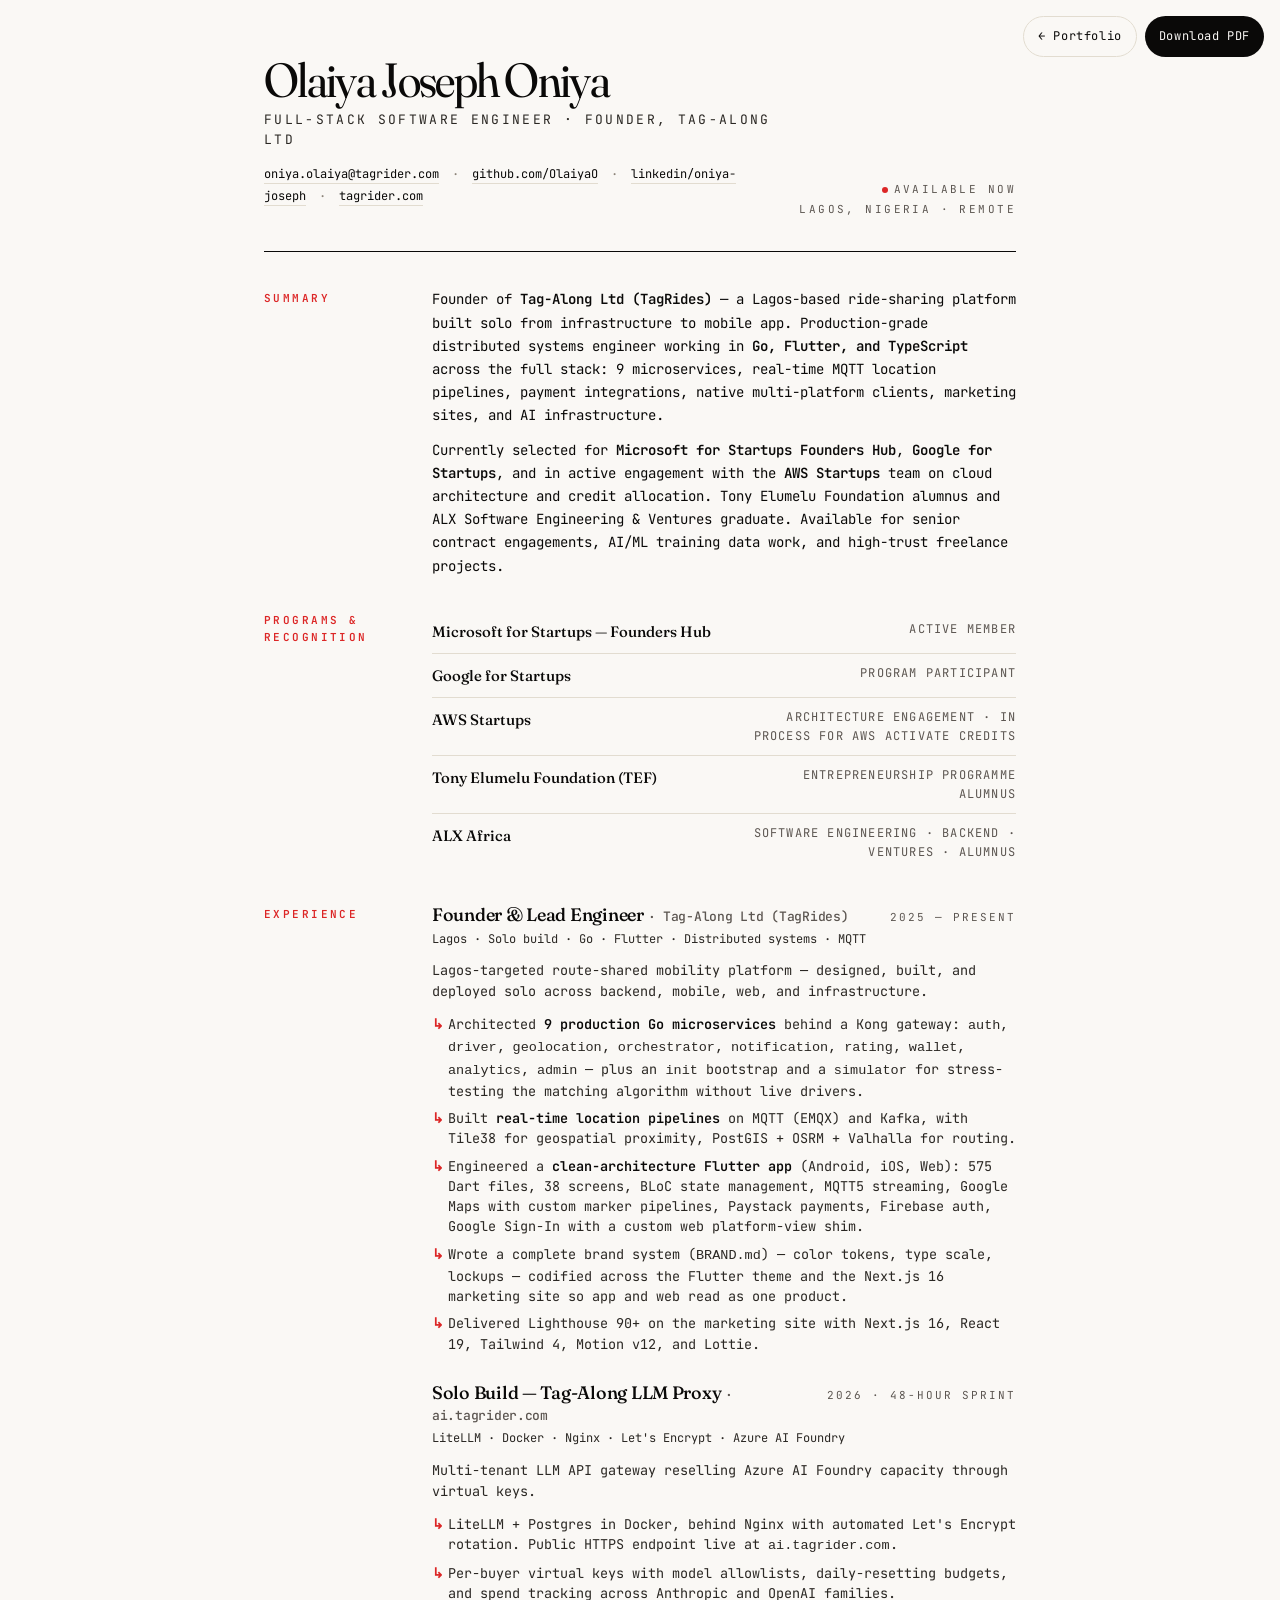
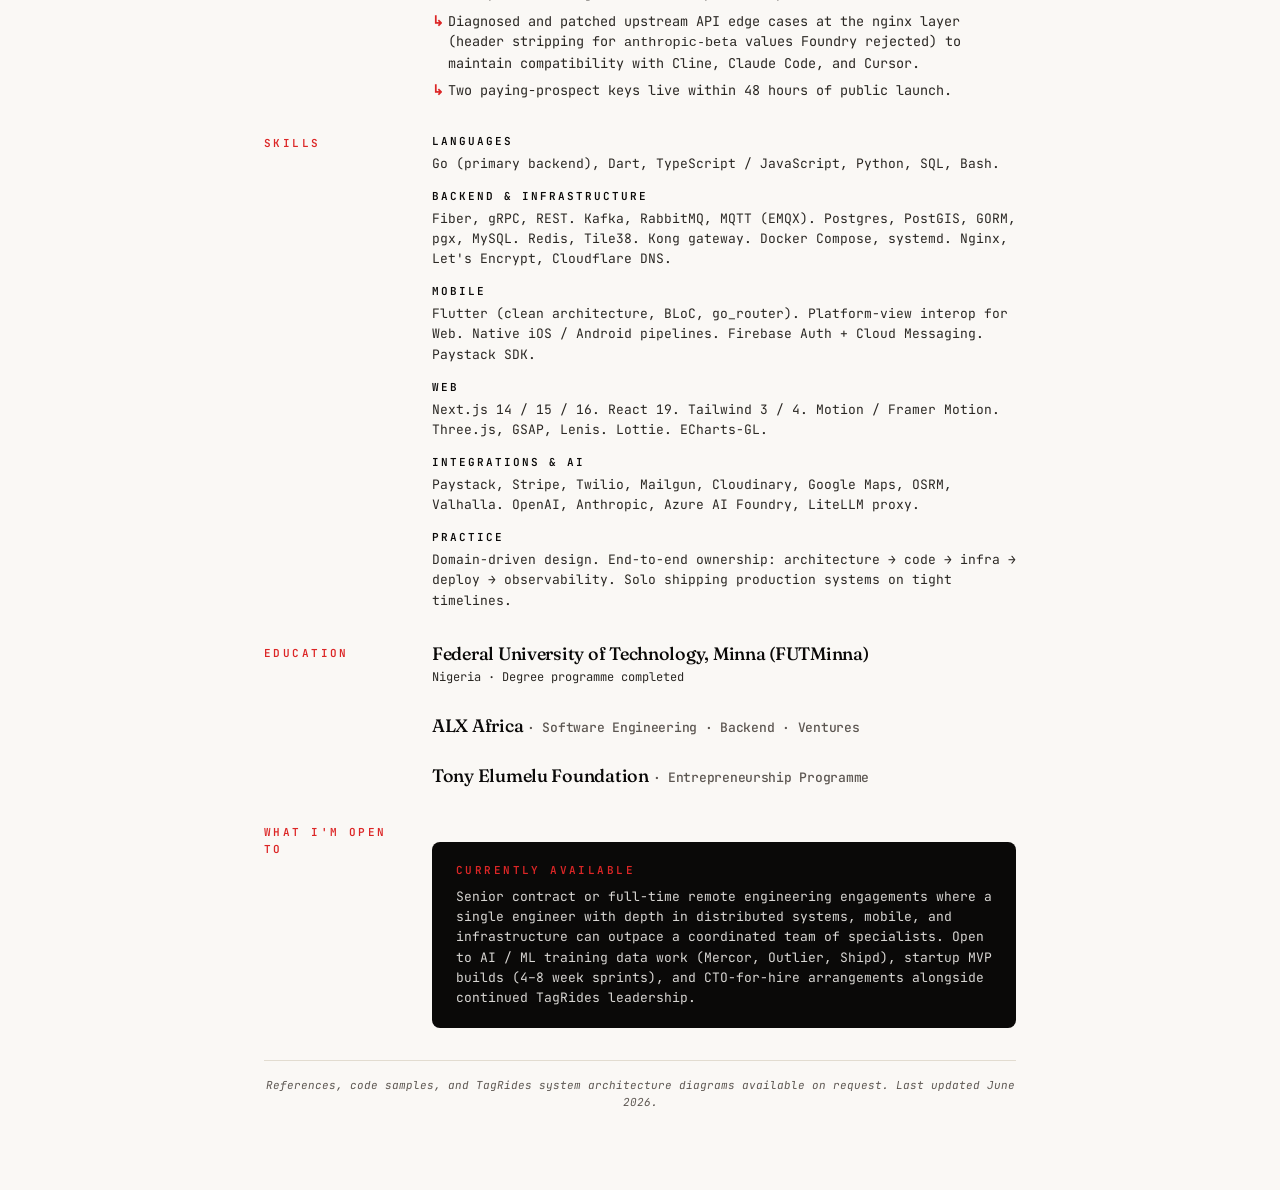
==== cv/index.html @ 2eac19e8 "Initial portfolio site - Hand-built editorial design (no framework) - Fraunces + JetBrains Mono on w" ====
<!doctype html>
<html lang="en">
  <head>
    <meta charset="utf-8" />
    <meta name="viewport" content="width=device-width, initial-scale=1" />
    <title>Olaiya Joseph Oniya — CV</title>
    <meta name="description" content="Full-stack software engineer & founder. TagRides. Lagos, Nigeria." />

    <link rel="preconnect" href="https://fonts.googleapis.com" />
    <link rel="preconnect" href="https://fonts.gstatic.com" crossorigin />
    <link
      href="https://fonts.googleapis.com/css2?family=Fraunces:opsz,wght,SOFT@9..144,300..900,0..100&family=JetBrains+Mono:wght@400;500;600;700&display=swap"
      rel="stylesheet"
    />

    <style>
      :root {
        --bg: #FAF8F5;
        --ink: #0A0908;
        --ink-soft: #2A2723;
        --ink-mute: #5C5651;
        --ink-dim: #8C8479;
        --line: #E2DCD0;
        --accent: #DC2626;
        --serif: "Fraunces", "EB Garamond", serif;
        --mono: "JetBrains Mono", ui-monospace, monospace;
      }

      *, *::before, *::after { box-sizing: border-box; }
      html, body { margin: 0; padding: 0; }
      ul { margin: 0; padding: 0; list-style: none; }
      a { color: inherit; text-decoration: none; }
      strong { font-weight: 600; color: var(--ink); }
      em { font-style: italic; }

      body {
        background: var(--bg);
        color: var(--ink);
        font-family: var(--mono);
        font-size: 14px;
        line-height: 1.55;
        -webkit-font-smoothing: antialiased;
        -moz-osx-font-smoothing: grayscale;
      }

      .page {
        max-width: 880px;
        margin: 0 auto;
        padding: 56px 64px 80px;
        position: relative;
      }

      /* Download bar — fixed top right, hidden in print */
      .actions {
        position: fixed; top: 16px; right: 16px;
        display: flex; gap: 8px;
        z-index: 10;
      }
      .actions a, .actions button {
        font-family: var(--mono);
        font-size: 12px;
        letter-spacing: 0.05em;
        background: var(--ink); color: var(--bg);
        border: none;
        padding: 10px 14px;
        border-radius: 999px;
        cursor: pointer;
        text-decoration: none;
        transition: background 0.2s ease;
      }
      .actions a:hover, .actions button:hover { background: var(--accent); }
      .actions a.secondary { background: transparent; color: var(--ink); border: 1px solid var(--line); }

      .head {
        display: grid;
        grid-template-columns: 1fr auto;
        gap: 24px;
        align-items: end;
        padding-bottom: 32px;
        border-bottom: 1px solid var(--ink);
        margin-bottom: 36px;
      }
      .name {
        font-family: var(--serif);
        font-variation-settings: "opsz" 144, "SOFT" 30;
        font-weight: 400;
        font-size: 48px;
        line-height: 1;
        letter-spacing: -0.035em;
        margin: 0 0 6px 0;
      }
      .title {
        font-family: var(--mono);
        font-size: 13px;
        text-transform: uppercase;
        letter-spacing: 0.18em;
        color: var(--ink-soft);
        margin: 0 0 14px 0;
      }
      .contact {
        font-size: 12px;
        color: var(--ink-mute);
        line-height: 1.8;
      }
      .contact a { color: var(--ink); border-bottom: 1px solid var(--line); padding-bottom: 1px; }
      .contact a:hover { border-color: var(--accent); color: var(--accent); }
      .contact .sep { margin: 0 6px; color: var(--ink-dim); }

      .location-block {
        text-align: right;
        font-family: var(--mono);
        font-size: 11px;
        text-transform: uppercase;
        letter-spacing: 0.22em;
        color: var(--ink-mute);
        line-height: 1.8;
      }
      .location-block .dot {
        display: inline-block; width: 6px; height: 6px;
        background: var(--accent); border-radius: 50%; vertical-align: middle;
        margin-right: 6px;
      }

      .section {
        margin-bottom: 32px;
        display: grid;
        grid-template-columns: 140px 1fr;
        gap: 28px;
      }
      .section h2 {
        font-family: var(--mono);
        font-size: 11px;
        font-weight: 600;
        text-transform: uppercase;
        letter-spacing: 0.22em;
        color: var(--accent);
        margin: 0;
        padding-top: 2px;
      }
      .section .body { font-size: 14px; }
      .section .body p { margin: 0 0 12px 0; }
      .section .body p:last-child { margin-bottom: 0; }

      /* Summary */
      .summary p { line-height: 1.65; }

      /* Programs table */
      .programs {
        width: 100%;
        border-collapse: collapse;
      }
      .programs tr { border-bottom: 1px solid var(--line); }
      .programs tr:last-child { border-bottom: none; }
      .programs td {
        padding: 10px 0;
        font-size: 13px;
        vertical-align: top;
      }
      .programs td:first-child {
        width: 55%;
        font-family: var(--serif);
        font-variation-settings: "opsz" 24;
        font-weight: 500;
        font-size: 15px;
      }
      .programs td:last-child {
        text-align: right;
        color: var(--ink-mute);
        font-size: 12px;
        text-transform: uppercase;
        letter-spacing: 0.1em;
      }

      /* Experience entry */
      .role {
        margin-bottom: 28px;
      }
      .role:last-child { margin-bottom: 0; }
      .role__head {
        display: flex; justify-content: space-between; align-items: baseline;
        margin-bottom: 4px;
        gap: 12px;
      }
      .role__title {
        font-family: var(--serif);
        font-variation-settings: "opsz" 24, "SOFT" 30;
        font-weight: 500;
        font-size: 18px;
        line-height: 1.2;
        letter-spacing: -0.015em;
        color: var(--ink);
        margin: 0;
      }
      .role__title em { color: var(--ink-mute); font-style: normal; font-family: var(--mono); font-size: 13px; }
      .role__when {
        font-family: var(--mono);
        font-size: 11px;
        text-transform: uppercase;
        letter-spacing: 0.18em;
        color: var(--ink-mute);
        white-space: nowrap;
      }
      .role__sub {
        font-family: var(--mono);
        font-size: 12px;
        color: var(--ink-soft);
        margin: 0 0 10px 0;
      }
      .role__body { font-size: 13.5px; color: var(--ink-soft); }
      .role__body p { margin: 0 0 8px 0; }
      .role__body ul { display: flex; flex-direction: column; gap: 7px; margin: 8px 0 0 0; padding-left: 0; }
      .role__body li {
        position: relative;
        padding-left: 16px;
        line-height: 1.5;
      }
      .role__body li::before {
        content: "↳";
        position: absolute; left: 0; top: 0;
        color: var(--accent);
        font-weight: 600;
      }

      /* Skills */
      .skills__group {
        margin-bottom: 14px;
      }
      .skills__group:last-child { margin-bottom: 0; }
      .skills__group-label {
        font-family: var(--mono);
        font-size: 11px;
        font-weight: 600;
        text-transform: uppercase;
        letter-spacing: 0.18em;
        color: var(--ink);
        margin-bottom: 4px;
      }
      .skills__group-body { color: var(--ink-soft); font-size: 13px; line-height: 1.55; }

      /* Looking for */
      .looking {
        background: var(--ink); color: var(--bg);
        padding: 20px 24px;
        border-radius: 8px;
        margin: 20px 0 0 0;
      }
      .looking h3 {
        font-family: var(--mono);
        font-size: 11px;
        font-weight: 600;
        text-transform: uppercase;
        letter-spacing: 0.22em;
        color: var(--accent);
        margin: 0 0 8px 0;
      }
      .looking p { margin: 0; font-size: 13px; line-height: 1.55; color: rgba(250, 248, 245, 0.86); }

      .footnote {
        margin-top: 32px;
        padding-top: 16px;
        border-top: 1px solid var(--line);
        font-family: var(--mono);
        font-size: 11px;
        color: var(--ink-mute);
        text-align: center;
        font-style: italic;
      }

      /* ============ PRINT ============ */
      @media print {
        @page {
          size: A4;
          margin: 14mm 12mm;
        }
        body { background: white; }
        .actions { display: none !important; }
        .page { padding: 0; max-width: 100%; }
        a { color: inherit !important; border-bottom: none !important; }
        .section { grid-template-columns: 130px 1fr; margin-bottom: 22px; }
        .role { margin-bottom: 20px; }
        .name { font-size: 38px; }
        .head { padding-bottom: 22px; margin-bottom: 28px; }
        .looking { box-shadow: none; }
      }

      @media (max-width: 720px) {
        .page { padding: 32px 24px 48px; }
        .head { grid-template-columns: 1fr; }
        .location-block { text-align: left; margin-top: 8px; }
        .section { grid-template-columns: 1fr; gap: 8px; }
        .section h2 { padding-top: 0; }
        .name { font-size: 36px; }
        .actions { top: 8px; right: 8px; }
      }
    </style>
  </head>
  <body>
    <div class="actions">
      <a href="/" class="secondary">← Portfolio</a>
      <button onclick="window.print()">Download PDF</button>
    </div>

    <div class="page">
      <header class="head">
        <div>
          <h1 class="name">Olaiya Joseph Oniya</h1>
          <p class="title">Full-Stack Software Engineer · Founder, Tag-Along Ltd</p>
          <p class="contact">
            <a href="mailto:oniya.olaiya@tagrider.com">oniya.olaiya@tagrider.com</a>
            <span class="sep">·</span>
            <a href="https://github.com/OlaiyaO" target="_blank" rel="noopener">github.com/OlaiyaO</a>
            <span class="sep">·</span>
            <a href="https://www.linkedin.com/in/oniya-joseph-3721b9186/" target="_blank" rel="noopener">linkedin/oniya-joseph</a>
            <span class="sep">·</span>
            <a href="https://tagrider.com" target="_blank" rel="noopener">tagrider.com</a>
          </p>
        </div>
        <div class="location-block">
          <div><span class="dot"></span>Available now</div>
          <div>Lagos, Nigeria · Remote</div>
        </div>
      </header>

      <!-- ============ SUMMARY ============ -->
      <section class="section summary">
        <h2>Summary</h2>
        <div class="body">
          <p>
            Founder of <strong>Tag-Along Ltd (TagRides)</strong> — a Lagos-based ride-sharing platform built solo from infrastructure to mobile app. Production-grade distributed systems engineer working in <strong>Go, Flutter, and TypeScript</strong> across the full stack: 9 microservices, real-time MQTT location pipelines, payment integrations, native multi-platform clients, marketing sites, and AI infrastructure.
          </p>
          <p>
            Currently selected for <strong>Microsoft for Startups Founders Hub</strong>, <strong>Google for Startups</strong>, and in active engagement with the <strong>AWS Startups</strong> team on cloud architecture and credit allocation. Tony Elumelu Foundation alumnus and ALX Software Engineering &amp; Ventures graduate. Available for senior contract engagements, AI/ML training data work, and high-trust freelance projects.
          </p>
        </div>
      </section>

      <!-- ============ PROGRAMS ============ -->
      <section class="section">
        <h2>Programs &amp; Recognition</h2>
        <div class="body">
          <table class="programs">
            <tr><td>Microsoft for Startups — Founders Hub</td><td>Active member</td></tr>
            <tr><td>Google for Startups</td><td>Program participant</td></tr>
            <tr><td>AWS Startups</td><td>Architecture engagement · in process for AWS Activate credits</td></tr>
            <tr><td>Tony Elumelu Foundation (TEF)</td><td>Entrepreneurship Programme alumnus</td></tr>
            <tr><td>ALX Africa</td><td>Software Engineering · Backend · Ventures · alumnus</td></tr>
          </table>
        </div>
      </section>

      <!-- ============ EXPERIENCE ============ -->
      <section class="section">
        <h2>Experience</h2>
        <div class="body">

          <article class="role">
            <header class="role__head">
              <h3 class="role__title">Founder &amp; Lead Engineer <em>· Tag-Along Ltd (TagRides)</em></h3>
              <span class="role__when">2025 — Present</span>
            </header>
            <p class="role__sub">Lagos · Solo build · Go · Flutter · Distributed systems · MQTT</p>
            <div class="role__body">
              <p>Lagos-targeted route-shared mobility platform — designed, built, and deployed solo across backend, mobile, web, and infrastructure.</p>
              <ul>
                <li>Architected <strong>9 production Go microservices</strong> behind a Kong gateway: <code>auth</code>, <code>driver</code>, <code>geolocation</code>, <code>orchestrator</code>, <code>notification</code>, <code>rating</code>, <code>wallet</code>, <code>analytics</code>, <code>admin</code> — plus an <code>init</code> bootstrap and a <code>simulator</code> for stress-testing the matching algorithm without live drivers.</li>
                <li>Built <strong>real-time location pipelines</strong> on MQTT (EMQX) and Kafka, with Tile38 for geospatial proximity, PostGIS + OSRM + Valhalla for routing.</li>
                <li>Engineered a <strong>clean-architecture Flutter app</strong> (Android, iOS, Web): 575 Dart files, 38 screens, BLoC state management, MQTT5 streaming, Google Maps with custom marker pipelines, Paystack payments, Firebase auth, Google Sign-In with a custom web platform-view shim.</li>
                <li>Wrote a complete brand system (<code>BRAND.md</code>) — color tokens, type scale, lockups — codified across the Flutter theme and the Next.js 16 marketing site so app and web read as one product.</li>
                <li>Delivered Lighthouse 90+ on the marketing site with Next.js 16, React 19, Tailwind 4, Motion v12, and Lottie.</li>
              </ul>
            </div>
          </article>

          <article class="role">
            <header class="role__head">
              <h3 class="role__title">Solo Build — Tag-Along LLM Proxy <em>· ai.tagrider.com</em></h3>
              <span class="role__when">2026 · 48-hour sprint</span>
            </header>
            <p class="role__sub">LiteLLM · Docker · Nginx · Let's Encrypt · Azure AI Foundry</p>
            <div class="role__body">
              <p>Multi-tenant LLM API gateway reselling Azure AI Foundry capacity through virtual keys.</p>
              <ul>
                <li>LiteLLM + Postgres in Docker, behind Nginx with automated Let's Encrypt rotation. Public HTTPS endpoint live at <code>ai.tagrider.com</code>.</li>
                <li>Per-buyer virtual keys with model allowlists, daily-resetting budgets, and spend tracking across Anthropic and OpenAI families.</li>
                <li>Diagnosed and patched upstream API edge cases at the nginx layer (header stripping for <code>anthropic-beta</code> values Foundry rejected) to maintain compatibility with Cline, Claude Code, and Cursor.</li>
                <li>Two paying-prospect keys live within 48 hours of public launch.</li>
              </ul>
            </div>
          </article>

        </div>
      </section>

      <!-- ============ SKILLS ============ -->
      <section class="section">
        <h2>Skills</h2>
        <div class="body">
          <div class="skills__group">
            <div class="skills__group-label">Languages</div>
            <div class="skills__group-body">Go (primary backend), Dart, TypeScript / JavaScript, Python, SQL, Bash.</div>
          </div>
          <div class="skills__group">
            <div class="skills__group-label">Backend &amp; Infrastructure</div>
            <div class="skills__group-body">Fiber, gRPC, REST. Kafka, RabbitMQ, MQTT (EMQX). Postgres, PostGIS, GORM, pgx, MySQL. Redis, Tile38. Kong gateway. Docker Compose, systemd. Nginx, Let's Encrypt, Cloudflare DNS.</div>
          </div>
          <div class="skills__group">
            <div class="skills__group-label">Mobile</div>
            <div class="skills__group-body">Flutter (clean architecture, BLoC, go_router). Platform-view interop for Web. Native iOS / Android pipelines. Firebase Auth + Cloud Messaging. Paystack SDK.</div>
          </div>
          <div class="skills__group">
            <div class="skills__group-label">Web</div>
            <div class="skills__group-body">Next.js 14 / 15 / 16. React 19. Tailwind 3 / 4. Motion / Framer Motion. Three.js, GSAP, Lenis. Lottie. ECharts-GL.</div>
          </div>
          <div class="skills__group">
            <div class="skills__group-label">Integrations &amp; AI</div>
            <div class="skills__group-body">Paystack, Stripe, Twilio, Mailgun, Cloudinary, Google Maps, OSRM, Valhalla. OpenAI, Anthropic, Azure AI Foundry, LiteLLM proxy.</div>
          </div>
          <div class="skills__group">
            <div class="skills__group-label">Practice</div>
            <div class="skills__group-body">Domain-driven design. End-to-end ownership: architecture → code → infra → deploy → observability. Solo shipping production systems on tight timelines.</div>
          </div>
        </div>
      </section>

      <!-- ============ EDUCATION ============ -->
      <section class="section">
        <h2>Education</h2>
        <div class="body">
          <div class="role">
            <header class="role__head">
              <h3 class="role__title">Federal University of Technology, Minna (FUTMinna)</h3>
            </header>
            <p class="role__sub">Nigeria · Degree programme completed</p>
          </div>
          <div class="role">
            <header class="role__head">
              <h3 class="role__title">ALX Africa <em>· Software Engineering · Backend · Ventures</em></h3>
            </header>
          </div>
          <div class="role">
            <header class="role__head">
              <h3 class="role__title">Tony Elumelu Foundation <em>· Entrepreneurship Programme</em></h3>
            </header>
          </div>
        </div>
      </section>

      <!-- ============ LOOKING FOR ============ -->
      <section class="section">
        <h2>What I'm open to</h2>
        <div class="body">
          <div class="looking">
            <h3>Currently available</h3>
            <p>
              Senior contract or full-time remote engineering engagements where a single engineer with depth in distributed systems, mobile, and infrastructure can outpace a coordinated team of specialists. Open to AI / ML training data work (Mercor, Outlier, Shipd), startup MVP builds (4–8 week sprints), and CTO-for-hire arrangements alongside continued TagRides leadership.
            </p>
          </div>
        </div>
      </section>

      <p class="footnote">
        References, code samples, and TagRides system architecture diagrams available on request. Last updated June 2026.
      </p>
    </div>
  </body>
</html>
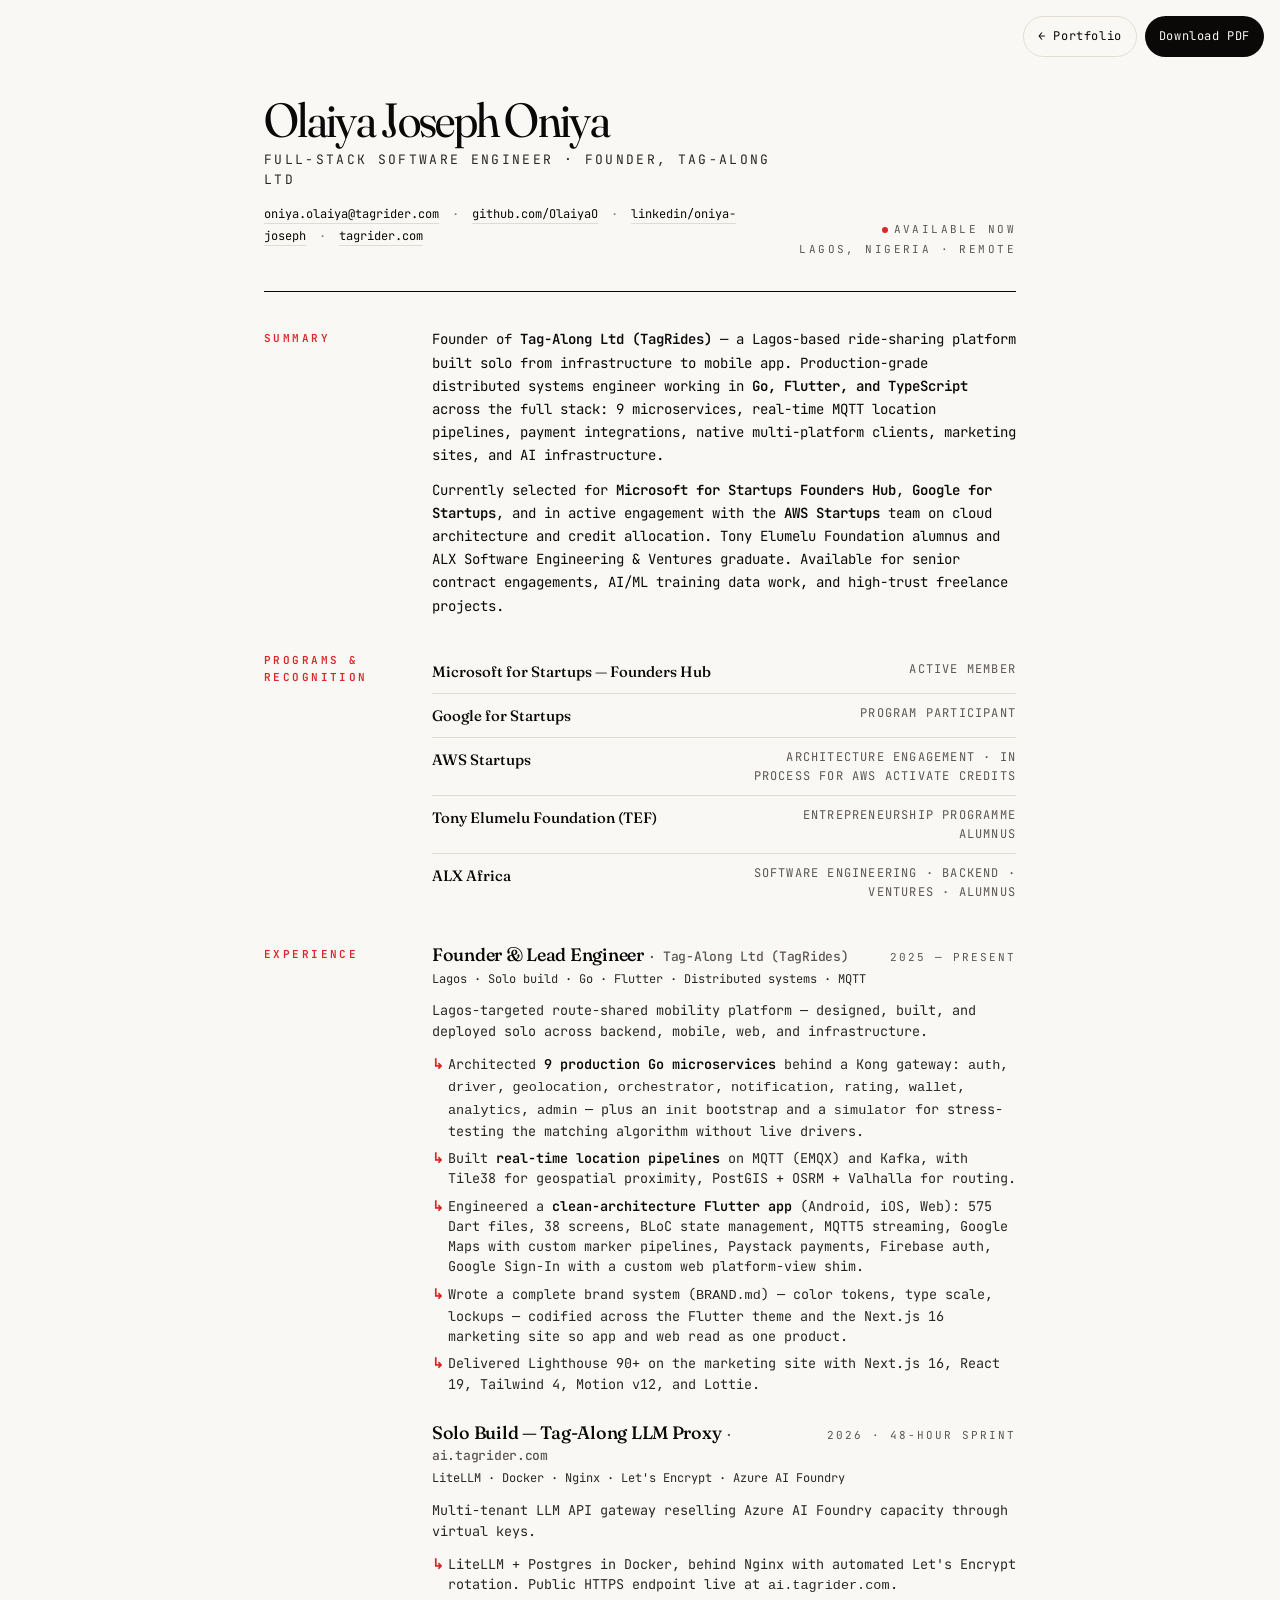
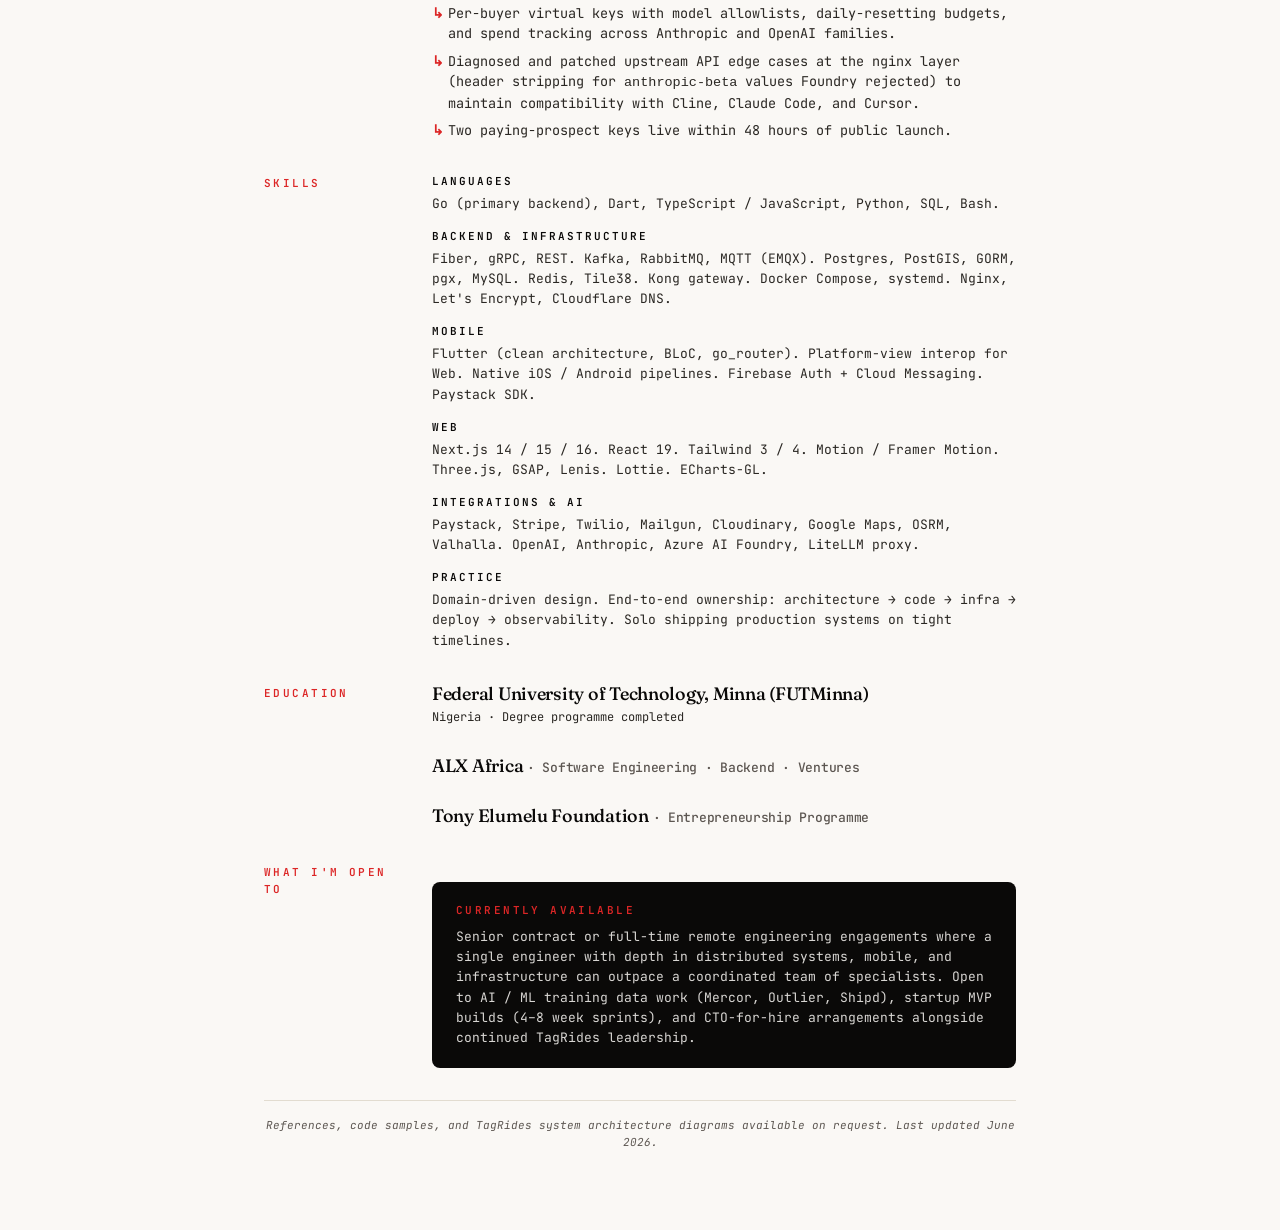
==== commit 3091b116: "Add top padding to CV page so content clears the fixed action pills The Portfolio / Download PDF pil" ====
--- a/cv/index.html
+++ b/cv/index.html
@@ -46,7 +46,7 @@
       .page {
         max-width: 880px;
         margin: 0 auto;
-        padding: 56px 64px 80px;
+        padding: 96px 64px 80px;
         position: relative;
       }
 
@@ -284,7 +284,7 @@
       }
 
       @media (max-width: 720px) {
-        .page { padding: 32px 24px 48px; }
+        .page { padding: 72px 24px 48px; }
         .head { grid-template-columns: 1fr; }
         .location-block { text-align: left; margin-top: 8px; }
         .section { grid-template-columns: 1fr; gap: 8px; }
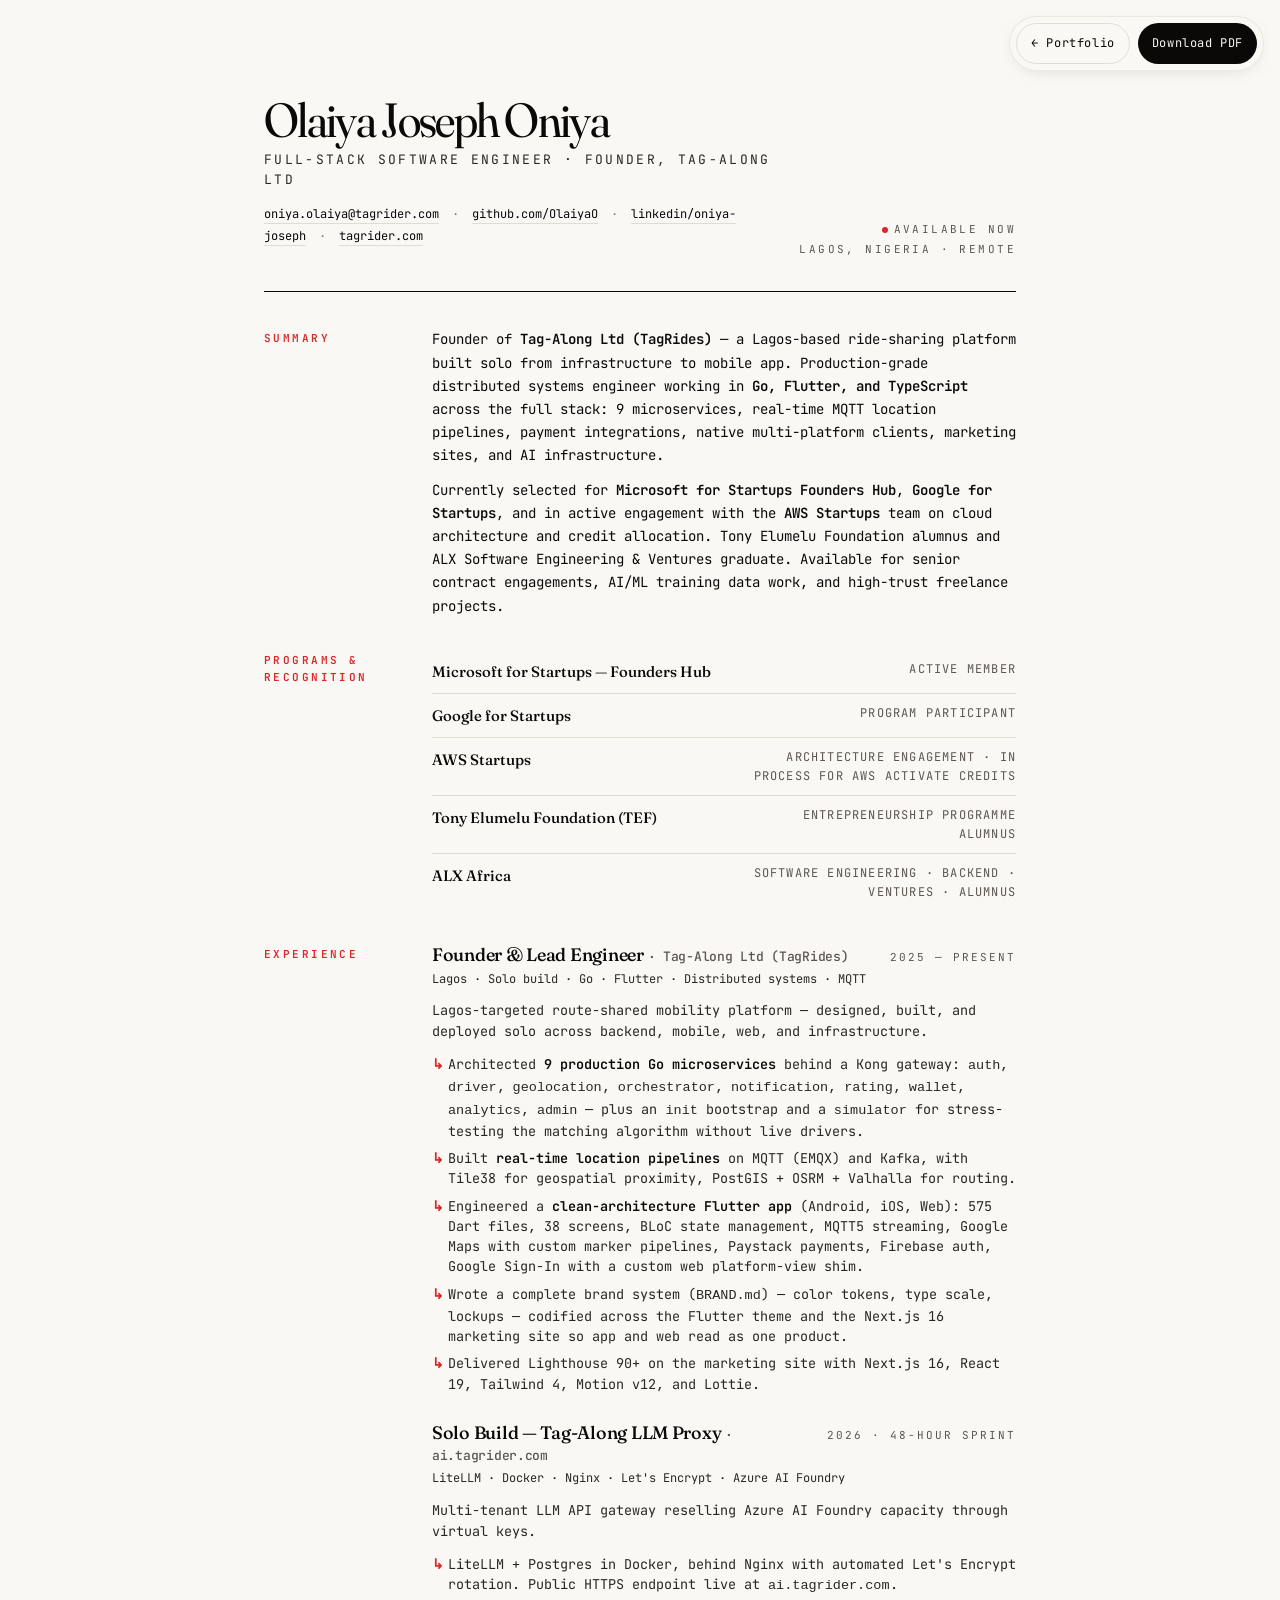
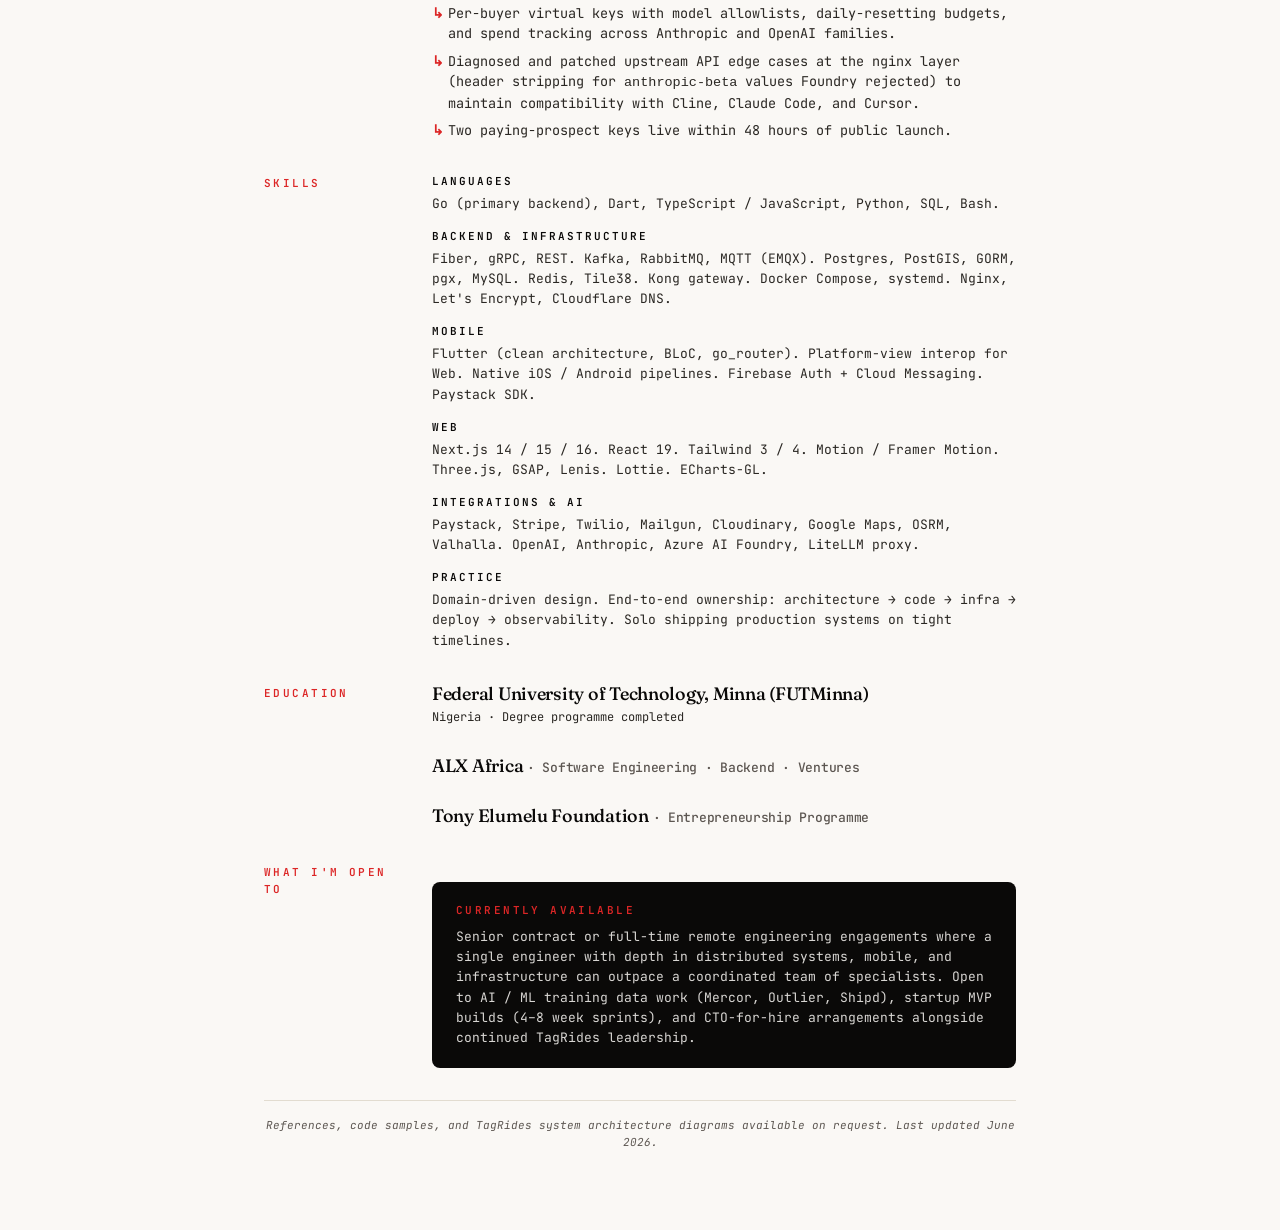
==== commit caa4a301: "Frost the CV action chips so scrolling content reads as flowing beneath Wrapped the floating Portfol" ====
--- a/cv/index.html
+++ b/cv/index.html
@@ -50,11 +50,21 @@
         position: relative;
       }
 
-      /* Download bar — fixed top right, hidden in print */
+      /* Download bar — fixed top right, hidden in print.
+         Sits on a frosted-glass tray so content scrolling beneath reads
+         as flowing under it, not colliding with the chip text. Same
+         mechanic as the main portfolio nav. */
       .actions {
         position: fixed; top: 16px; right: 16px;
         display: flex; gap: 8px;
         z-index: 10;
+        padding: 6px;
+        background: rgba(250, 248, 245, 0.6);
+        -webkit-backdrop-filter: saturate(140%) blur(14px);
+        backdrop-filter: saturate(140%) blur(14px);
+        border: 1px solid rgba(226, 220, 208, 0.6);
+        border-radius: 999px;
+        box-shadow: 0 4px 18px -8px rgba(10, 9, 8, 0.18);
       }
       .actions a, .actions button {
         font-family: var(--mono);
